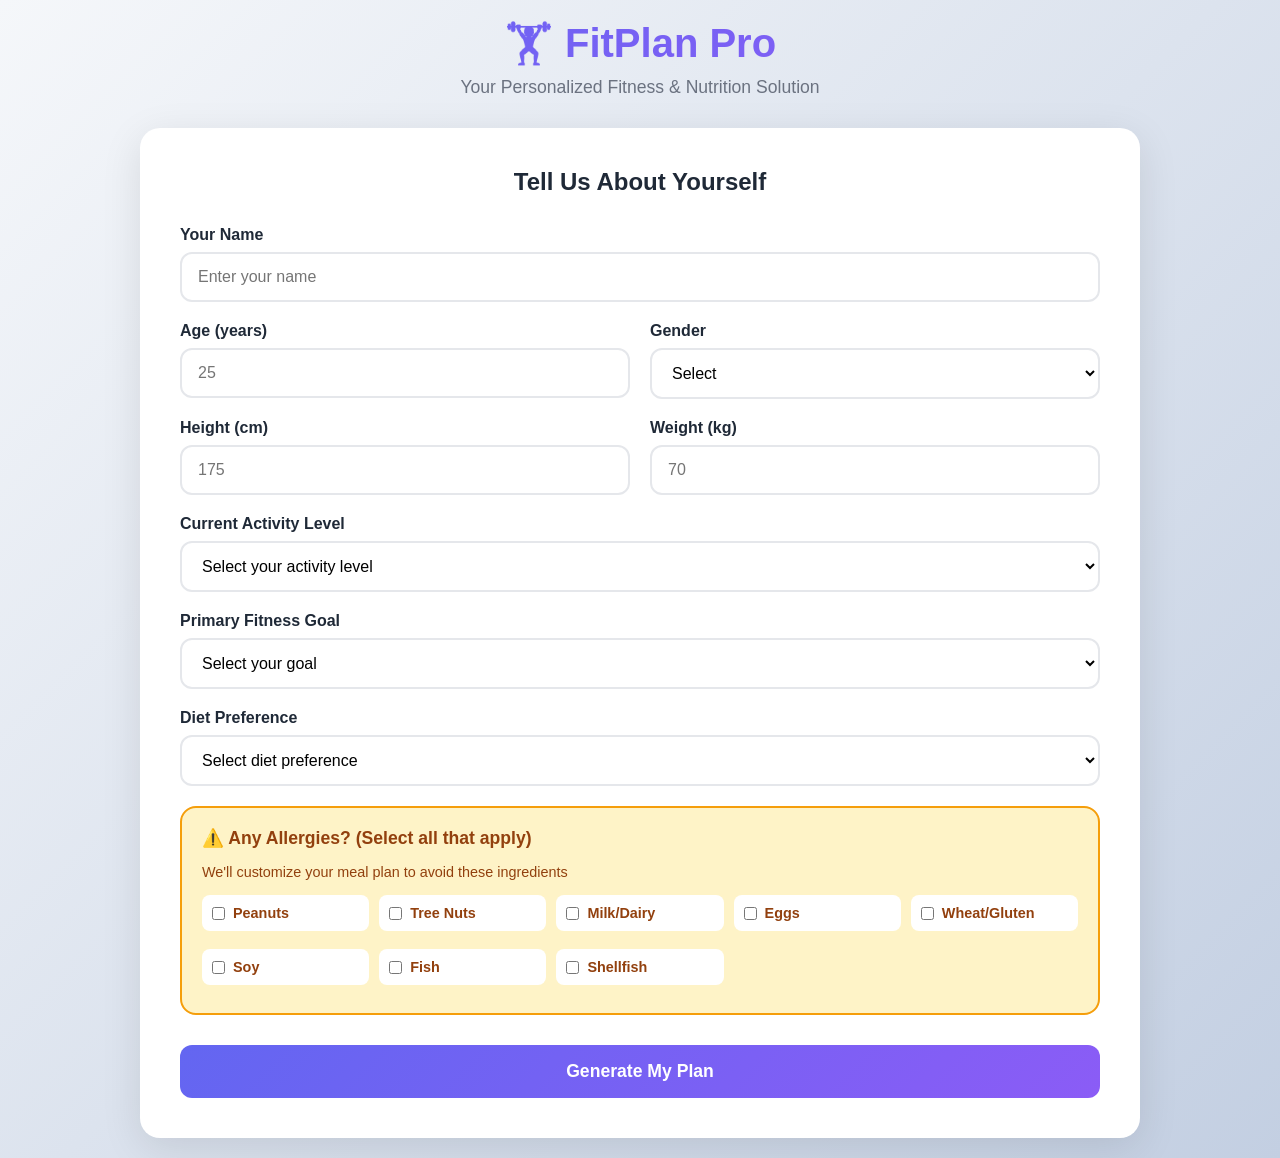
==== templates/index.html @ 19db4311 "FitPlan_application" ====
<!DOCTYPE html>
<html lang="en">
<head>
    <meta charset="UTF-8">
    <meta name="viewport" content="width=device-width, initial-scale=1.0">
    <title>FitPlan Pro - Personalized Fitness & Meal Planning</title>
    <style>
        * { margin: 0; padding: 0; box-sizing: border-box; }
        :root {
            --primary: #6366f1;
            --primary-dark: #4f46e5;
            --secondary: #10b981;
            --accent: #f59e0b;
            --danger: #ef4444;
            --dark: #1f2937;
            --gray: #6b7280;
            --white: #ffffff;
            --gradient: linear-gradient(135deg, #6366f1 0%, #8b5cf6 100%);
        }
        body {
            font-family: 'Segoe UI', Tahoma, Geneva, Verdana, sans-serif;
            background: linear-gradient(135deg, #f5f7fa 0%, #c3cfe2 100%);
            min-height: 100vh;
            padding: 20px;
            color: var(--dark);
        }
        .container { max-width: 1000px; margin: 0 auto; }
        header { text-align: center; margin-bottom: 30px; }
        header h1 {
            font-size: 2.5rem;
            background: var(--gradient);
            -webkit-background-clip: text;
            -webkit-text-fill-color: transparent;
            background-clip: text;
            margin-bottom: 10px;
        }
        header p { color: var(--gray); font-size: 1.1rem; }
        .input-section {
            background: var(--white);
            border-radius: 20px;
            padding: 40px;
            box-shadow: 0 10px 40px rgba(0, 0, 0, 0.1);
        }
        .input-section h2 { color: var(--dark); margin-bottom: 30px; text-align: center; }
        .form-group { margin-bottom: 20px; }
        .form-row { display: grid; grid-template-columns: 1fr 1fr; gap: 20px; }
        label { display: block; margin-bottom: 8px; font-weight: 600; color: var(--dark); }
        input, select {
            width: 100%;
            padding: 14px 16px;
            border: 2px solid #e5e7eb;
            border-radius: 12px;
            font-size: 1rem;
            transition: all 0.3s ease;
            background: var(--white);
        }
        input:focus, select:focus {
            outline: none;
            border-color: var(--primary);
            box-shadow: 0 0 0 3px rgba(99, 102, 241, 0.1);
        }
        .allergen-section {
            background: #fef3c7;
            border-radius: 16px;
            padding: 20px;
            margin-bottom: 20px;
            border: 2px solid #f59e0b;
        }
        .allergen-section h3 { color: #92400e; margin-bottom: 15px; font-size: 1.1rem; }
        .allergen-grid { display: grid; grid-template-columns: repeat(auto-fill, minmax(150px, 1fr)); gap: 10px; }
        .allergen-checkbox { display: flex; align-items: center; gap: 8px; padding: 10px; background: white; border-radius: 8px; cursor: pointer; }
        .allergen-checkbox input { width: auto; cursor: pointer; }
        .allergen-checkbox span { font-size: 0.9rem; color: #92400e; }
        .btn-primary {
            width: 100%;
            padding: 16px;
            background: var(--gradient);
            color: var(--white);
            border: none;
            border-radius: 12px;
            font-size: 1.1rem;
            font-weight: 600;
            cursor: pointer;
            transition: all 0.3s ease;
            margin-top: 10px;
        }
        .btn-primary:hover { transform: translateY(-2px); box-shadow: 0 10px 30px rgba(99, 102, 241, 0.3); }
        @media (max-width: 768px) {
            .form-row, .allergen-grid { grid-template-columns: 1fr; }
        }
    </style>
</head>
<body>
    <div class="container">
        <header>
            <h1>🏋️ FitPlan Pro</h1>
            <p>Your Personalized Fitness & Nutrition Solution</p>
        </header>

        <section class="input-section">
            <h2>Tell Us About Yourself</h2>
            <form action="/generate_plan" method="POST">
                <div class="form-group">
                    <label for="name">Your Name</label>
                    <input type="text" id="name" name="name" placeholder="Enter your name" required>
                </div>

                <div class="form-row">
                    <div class="form-group">
                        <label for="age">Age (years)</label>
                        <input type="number" id="age" name="age" min="15" max="100" placeholder="25" required>
                    </div>
                    <div class="form-group">
                        <label for="gender">Gender</label>
                        <select id="gender" name="gender" required>
                            <option value="">Select</option>
                            <option value="male">Male</option>
                            <option value="female">Female</option>
                            <option value="other">Other</option>
                        </select>
                    </div>
                </div>

                <div class="form-row">
                    <div class="form-group">
                        <label for="height">Height (cm)</label>
                        <input type="number" id="height" name="height" min="100" max="250" placeholder="175" required>
                    </div>
                    <div class="form-group">
                        <label for="weight">Weight (kg)</label>
                        <input type="number" id="weight" name="weight" min="30" max="300" placeholder="70" required>
                    </div>
                </div>

                <div class="form-group">
                    <label for="activity_level">Current Activity Level</label>
                    <select id="activity_level" name="activity_level" required>
                        <option value="">Select your activity level</option>
                        <option value="sedentary">Sedentary (little or no exercise)</option>
                        <option value="light">Lightly Active (1-3 days/week)</option>
                        <option value="moderate">Moderately Active (3-5 days/week)</option>
                        <option value="active">Very Active (6-7 days/week)</option>
                        <option value="extremely">Extremely Active (athlete)</option>
                    </select>
                </div>

                <div class="form-group">
                    <label for="fitness_goal">Primary Fitness Goal</label>
                    <select id="fitness_goal" name="fitness_goal" required>
                        <option value="">Select your goal</option>
                        <option value="weight_loss">Lose Weight</option>
                        <option value="muscle_gain">Build Muscle</option>
                        <option value="endurance">Improve Endurance</option>
                        <option value="flexibility">Improve Flexibility</option>
                        <option value="general">General Health & Fitness</option>
                    </select>
                </div>

                <div class="form-group">
                    <label for="diet_preference">Diet Preference</label>
                    <select id="diet_preference" name="diet_preference" required>
                        <option value="">Select diet preference</option>
                        <option value="non_veg">Non-Vegetarian</option>
                        <option value="vegetarian">Vegetarian</option>
                        <option value="vegan">Vegan</option>
                        <option value="pescatarian">Pescatarian</option>
                    </select>
                </div>

                <div class="allergen-section">
                    <h3>⚠️ Any Allergies? (Select all that apply)</h3>
                    <p style="color: #92400e; margin-bottom: 15px; font-size: 0.9rem;">We'll customize your meal plan to avoid these ingredients</p>
                    <div class="allergen-grid">
                        <label class="allergen-checkbox"><input type="checkbox" name="allergens" value="peanuts"><span>Peanuts</span></label>
                        <label class="allergen-checkbox"><input type="checkbox" name="allergens" value="tree_nuts"><span>Tree Nuts</span></label>
                        <label class="allergen-checkbox"><input type="checkbox" name="allergens" value="dairy"><span>Milk/Dairy</span></label>
                        <label class="allergen-checkbox"><input type="checkbox" name="allergens" value="eggs"><span>Eggs</span></label>
                        <label class="allergen-checkbox"><input type="checkbox" name="allergens" value="wheat"><span>Wheat/Gluten</span></label>
                        <label class="allergen-checkbox"><input type="checkbox" name="allergens" value="soy"><span>Soy</span></label>
                        <label class="allergen-checkbox"><input type="checkbox" name="allergens" value="fish"><span>Fish</span></label>
                        <label class="allergen-checkbox"><input type="checkbox" name="allergens" value="shellfish"><span>Shellfish</span></label>
                    </div>
                </div>

                <button type="submit" class="btn-primary">Generate My Plan</button>
            </form>
        </section>
    </div>
</body>
</html>
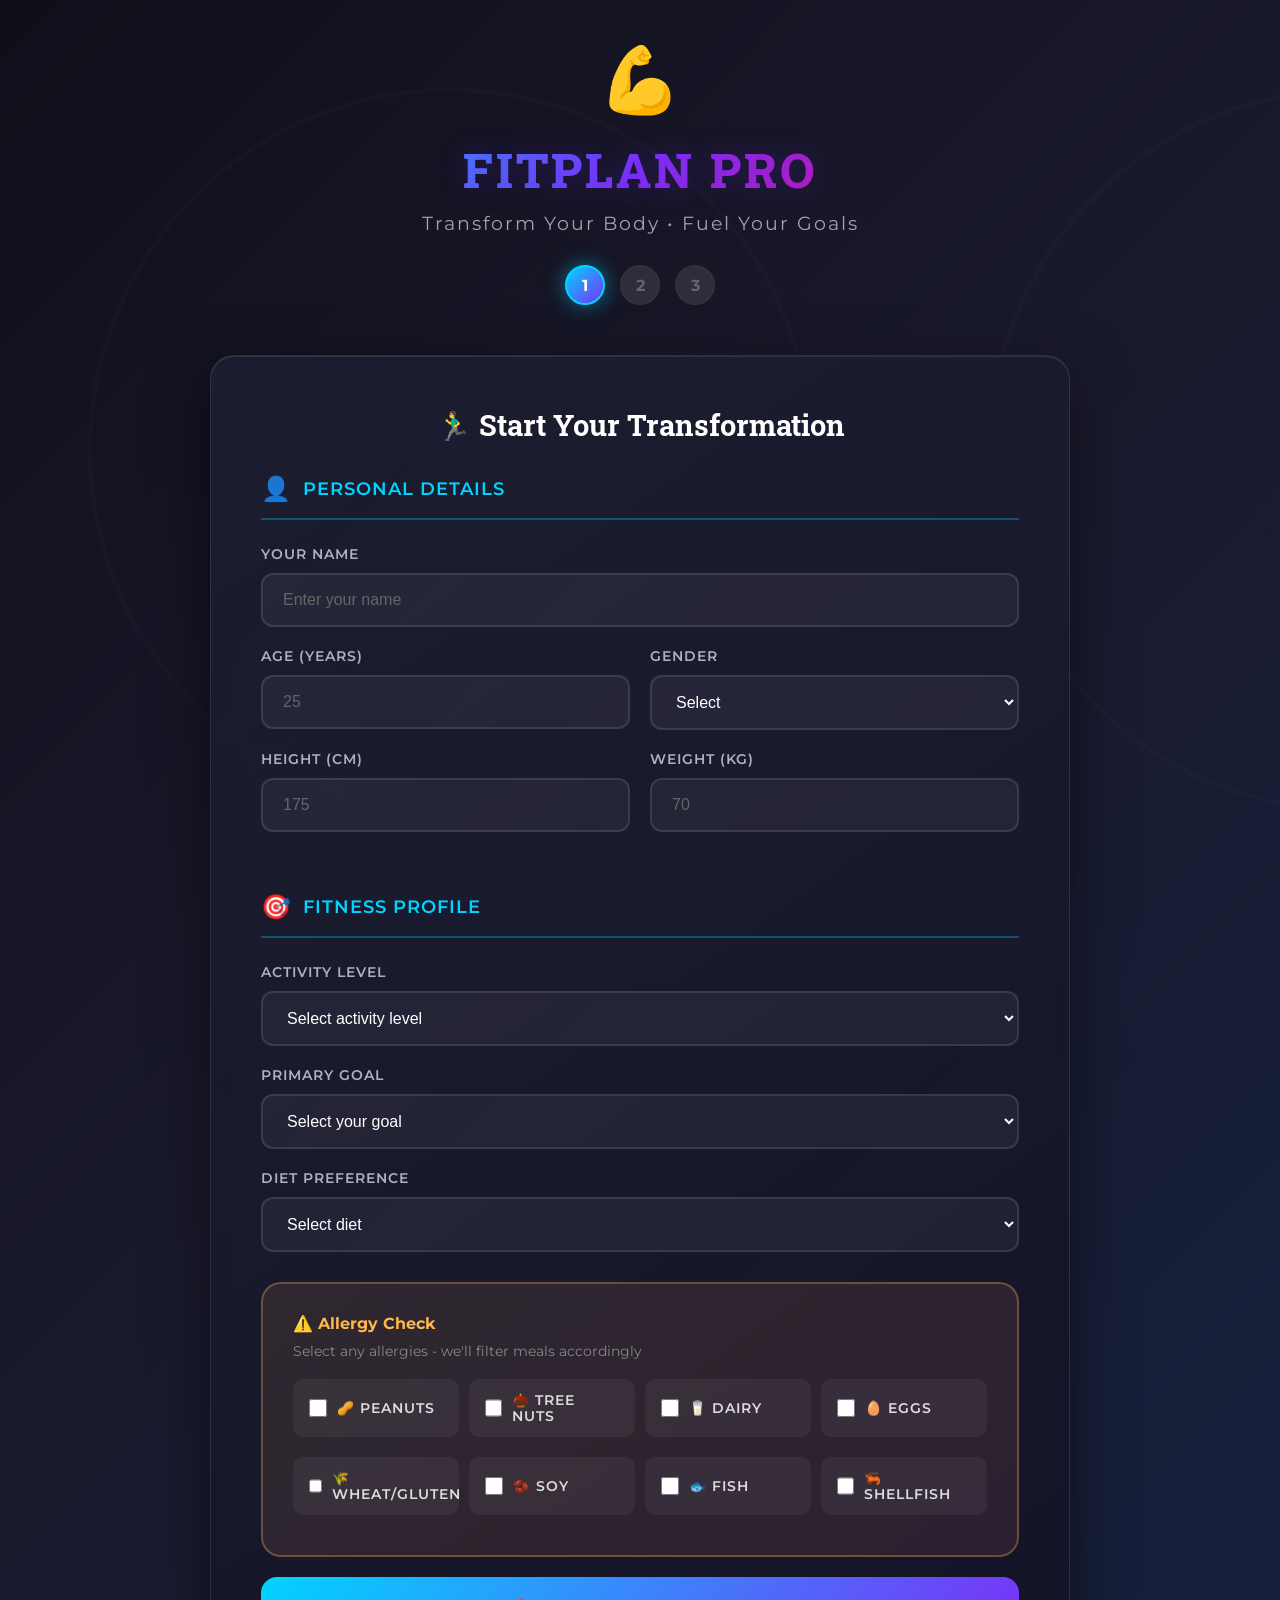
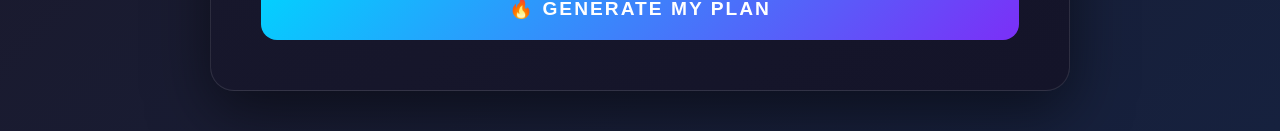
==== commit 0448a07b: "Theme and design update" ====
--- a/templates/index.html
+++ b/templates/index.html
@@ -3,103 +3,230 @@
 <head>
     <meta charset="UTF-8">
     <meta name="viewport" content="width=device-width, initial-scale=1.0">
-    <title>FitPlan Pro - Personalized Fitness & Meal Planning</title>
+    <title>FitPlan Pro - Transform Your Fitness Journey</title>
+    <link href="https://fonts.googleapis.com/css2?family=Montserrat:wght@400;600;700;800&family=Roboto+Slab:wght@400;700&display=swap" rel="stylesheet">
     <style>
         * { margin: 0; padding: 0; box-sizing: border-box; }
-        :root {
-            --primary: #6366f1;
-            --primary-dark: #4f46e5;
-            --secondary: #10b981;
-            --accent: #f59e0b;
-            --danger: #ef4444;
-            --dark: #1f2937;
-            --gray: #6b7280;
-            --white: #ffffff;
-            --gradient: linear-gradient(135deg, #6366f1 0%, #8b5cf6 100%);
-        }
         body {
-            font-family: 'Segoe UI', Tahoma, Geneva, Verdana, sans-serif;
-            background: linear-gradient(135deg, #f5f7fa 0%, #c3cfe2 100%);
+            font-family: 'Montserrat', sans-serif;
+            background: linear-gradient(135deg, #0f0f1a 0%, #1a1a2e 50%, #16213e 100%);
             min-height: 100vh;
-            padding: 20px;
-            color: var(--dark);
-        }
-        .container { max-width: 1000px; margin: 0 auto; }
-        header { text-align: center; margin-bottom: 30px; }
+            color: #ffffff;
+            overflow-x: hidden;
+        }
+        .hero-bg {
+            position: fixed;
+            top: 0;
+            left: 0;
+            width: 100%;
+            height: 100%;
+            background: url('data:image/svg+xml,<svg xmlns="http://www.w3.org/2000/svg" viewBox="0 0 100 100"><circle cx="50" cy="50" r="40" fill="none" stroke="%23666" stroke-width="0.5"/></svg>');
+            opacity: 0.05;
+            pointer-events: none;
+        }
+        .container { max-width: 900px; margin: 0 auto; padding: 40px 20px; position: relative; z-index: 1; }
+        header { text-align: center; margin-bottom: 50px; }
+        .logo-icon {
+            font-size: 4rem;
+            margin-bottom: 20px;
+            animation: pulse 2s infinite;
+        }
+        @keyframes pulse {
+            0%, 100% { transform: scale(1); }
+            50% { transform: scale(1.05); }
+        }
         header h1 {
-            font-size: 2.5rem;
-            background: var(--gradient);
+            font-family: 'Roboto Slab', serif;
+            font-size: 3rem;
+            font-weight: 800;
+            background: linear-gradient(135deg, #00d4ff 0%, #7b2ff7 50%, #ff006e 100%);
             -webkit-background-clip: text;
             -webkit-text-fill-color: transparent;
             background-clip: text;
+            text-transform: uppercase;
+            letter-spacing: 3px;
             margin-bottom: 10px;
-        }
-        header p { color: var(--gray); font-size: 1.1rem; }
-        .input-section {
-            background: var(--white);
-            border-radius: 20px;
-            padding: 40px;
-            box-shadow: 0 10px 40px rgba(0, 0, 0, 0.1);
-        }
-        .input-section h2 { color: var(--dark); margin-bottom: 30px; text-align: center; }
+            text-shadow: 0 0 30px rgba(123, 47, 247, 0.3);
+        }
+        header p {
+            font-size: 1.2rem;
+            color: #a0a0b0;
+            font-weight: 400;
+            letter-spacing: 2px;
+        }
+        .progress-bar {
+            display: flex;
+            justify-content: center;
+            gap: 15px;
+            margin: 30px 0;
+        }
+        .progress-step {
+            width: 40px;
+            height: 40px;
+            border-radius: 50%;
+            background: rgba(255,255,255,0.1);
+            border: 2px solid #333;
+            display: flex;
+            align-items: center;
+            justify-content: center;
+            font-weight: 700;
+            color: #666;
+        }
+        .progress-step.active {
+            background: linear-gradient(135deg, #00d4ff, #7b2ff7);
+            border-color: #00d4ff;
+            color: white;
+            box-shadow: 0 0 20px rgba(0, 212, 255, 0.5);
+        }
+        .card {
+            background: linear-gradient(145deg, rgba(30, 30, 50, 0.9), rgba(20, 20, 40, 0.95));
+            border-radius: 24px;
+            padding: 50px;
+            border: 1px solid rgba(255,255,255,0.1);
+            box-shadow: 0 20px 60px rgba(0,0,0,0.5), inset 0 1px 0 rgba(255,255,255,0.1);
+            backdrop-filter: blur(10px);
+        }
+        .card h2 {
+            font-family: 'Roboto Slab', serif;
+            font-size: 1.8rem;
+            margin-bottom: 30px;
+            text-align: center;
+            color: #fff;
+        }
+        .section-title {
+            display: flex;
+            align-items: center;
+            gap: 12px;
+            margin-bottom: 25px;
+            padding-bottom: 15px;
+            border-bottom: 2px solid rgba(0, 212, 255, 0.3);
+        }
+        .section-title span { font-size: 1.5rem; }
+        .section-title h3 {
+            font-size: 1.1rem;
+            font-weight: 600;
+            color: #00d4ff;
+            text-transform: uppercase;
+            letter-spacing: 1px;
+        }
+        .form-row { display: grid; grid-template-columns: 1fr 1fr; gap: 20px; }
         .form-group { margin-bottom: 20px; }
-        .form-row { display: grid; grid-template-columns: 1fr 1fr; gap: 20px; }
-        label { display: block; margin-bottom: 8px; font-weight: 600; color: var(--dark); }
+        label {
+            display: block;
+            margin-bottom: 10px;
+            font-weight: 600;
+            color: #b0b0c0;
+            font-size: 0.9rem;
+            text-transform: uppercase;
+            letter-spacing: 1px;
+        }
         input, select {
             width: 100%;
-            padding: 14px 16px;
-            border: 2px solid #e5e7eb;
+            padding: 16px 20px;
+            background: rgba(255,255,255,0.05);
+            border: 2px solid rgba(255,255,255,0.1);
             border-radius: 12px;
             font-size: 1rem;
-            transition: all 0.3s ease;
-            background: var(--white);
+            color: #fff;
+            transition: all 0.3s;
         }
         input:focus, select:focus {
             outline: none;
-            border-color: var(--primary);
-            box-shadow: 0 0 0 3px rgba(99, 102, 241, 0.1);
-        }
+            border-color: #00d4ff;
+            background: rgba(0, 212, 255, 0.1);
+            box-shadow: 0 0 20px rgba(0, 212, 255, 0.2);
+        }
+        input::placeholder { color: #666; }
+        select option { background: #1a1a2e; color: #fff; }
         .allergen-section {
-            background: #fef3c7;
-            border-radius: 16px;
-            padding: 20px;
-            margin-bottom: 20px;
-            border: 2px solid #f59e0b;
-        }
-        .allergen-section h3 { color: #92400e; margin-bottom: 15px; font-size: 1.1rem; }
-        .allergen-grid { display: grid; grid-template-columns: repeat(auto-fill, minmax(150px, 1fr)); gap: 10px; }
-        .allergen-checkbox { display: flex; align-items: center; gap: 8px; padding: 10px; background: white; border-radius: 8px; cursor: pointer; }
-        .allergen-checkbox input { width: auto; cursor: pointer; }
-        .allergen-checkbox span { font-size: 0.9rem; color: #92400e; }
+            background: linear-gradient(145deg, rgba(255, 183, 77, 0.1), rgba(255, 138, 101, 0.1));
+            border-radius: 20px;
+            padding: 30px;
+            border: 2px solid rgba(255, 183, 77, 0.3);
+        }
+        .allergen-section h3 {
+            color: #ffb74d;
+            font-size: 1rem;
+            display: flex;
+            align-items: center;
+            gap: 10px;
+        }
+        .allergen-section p { color: #888; font-size: 0.85rem; margin: 10px 0 20px; }
+        .allergen-grid { display: grid; grid-template-columns: repeat(auto-fill, minmax(140px, 1fr)); gap: 10px; }
+        .allergen-checkbox {
+            display: flex;
+            align-items: center;
+            gap: 10px;
+            padding: 12px 15px;
+            background: rgba(255,255,255,0.05);
+            border-radius: 10px;
+            cursor: pointer;
+            transition: all 0.3s;
+            border: 1px solid transparent;
+        }
+        .allergen-checkbox:hover {
+            background: rgba(255, 183, 77, 0.2);
+            border-color: rgba(255, 183, 77, 0.5);
+        }
+        .allergen-checkbox input { width: 18px; height: 18px; accent-color: #ffb74d; cursor: pointer; }
+        .allergen-checkbox span { font-size: 0.85rem; color: #ddd; }
         .btn-primary {
             width: 100%;
-            padding: 16px;
-            background: var(--gradient);
-            color: var(--white);
+            padding: 20px;
+            background: linear-gradient(135deg, #00d4ff 0%, #7b2ff7 100%);
+            color: white;
             border: none;
-            border-radius: 12px;
-            font-size: 1.1rem;
-            font-weight: 600;
+            border-radius: 16px;
+            font-size: 1.2rem;
+            font-weight: 700;
+            text-transform: uppercase;
+            letter-spacing: 2px;
             cursor: pointer;
-            transition: all 0.3s ease;
-            margin-top: 10px;
-        }
-        .btn-primary:hover { transform: translateY(-2px); box-shadow: 0 10px 30px rgba(99, 102, 241, 0.3); }
+            transition: all 0.3s;
+            margin-top: 20px;
+            position: relative;
+            overflow: hidden;
+        }
+        .btn-primary::before {
+            content: '';
+            position: absolute;
+            top: 0;
+            left: -100%;
+            width: 100%;
+            height: 100%;
+            background: linear-gradient(90deg, transparent, rgba(255,255,255,0.2), transparent);
+            transition: 0.5s;
+        }
+        .btn-primary:hover::before { left: 100%; }
+        .btn-primary:hover {
+            transform: translateY(-3px);
+            box-shadow: 0 15px 40px rgba(0, 212, 255, 0.4);
+        }
         @media (max-width: 768px) {
             .form-row, .allergen-grid { grid-template-columns: 1fr; }
+            header h1 { font-size: 2rem; }
+            .card { padding: 30px 20px; }
         }
     </style>
 </head>
 <body>
+    <div class="hero-bg"></div>
     <div class="container">
         <header>
-            <h1>🏋️ FitPlan Pro</h1>
-            <p>Your Personalized Fitness & Nutrition Solution</p>
+            <div class="logo-icon">💪</div>
+            <h1>FitPlan Pro</h1>
+            <p>Transform Your Body • Fuel Your Goals</p>
+            <div class="progress-bar">
+                <div class="progress-step active">1</div>
+                <div class="progress-step">2</div>
+                <div class="progress-step">3</div>
+            </div>
         </header>
 
-        <section class="input-section">
-            <h2>Tell Us About Yourself</h2>
+        <div class="card">
+            <h2>🏃‍♂️ Start Your Transformation</h2>
             <form action="/generate_plan" method="POST">
+                <div class="section-title"><span>👤</span><h3>Personal Details</h3></div>
                 <div class="form-group">
                     <label for="name">Your Name</label>
                     <input type="text" id="name" name="name" placeholder="Enter your name" required>
@@ -132,59 +259,61 @@
                     </div>
                 </div>
 
+                <div class="section-title" style="margin-top: 40px;"><span>🎯</span><h3>Fitness Profile</h3></div>
+
                 <div class="form-group">
-                    <label for="activity_level">Current Activity Level</label>
+                    <label for="activity_level">Activity Level</label>
                     <select id="activity_level" name="activity_level" required>
-                        <option value="">Select your activity level</option>
-                        <option value="sedentary">Sedentary (little or no exercise)</option>
-                        <option value="light">Lightly Active (1-3 days/week)</option>
-                        <option value="moderate">Moderately Active (3-5 days/week)</option>
-                        <option value="active">Very Active (6-7 days/week)</option>
-                        <option value="extremely">Extremely Active (athlete)</option>
+                        <option value="">Select activity level</option>
+                        <option value="sedentary">😴 Sedentary</option>
+                        <option value="light">🚶 Lightly Active</option>
+                        <option value="moderate">🏃 Moderately Active</option>
+                        <option value="active">💪 Very Active</option>
+                        <option value="extremely">🔥 Extremely Active (Athlete)</option>
                     </select>
                 </div>
 
                 <div class="form-group">
-                    <label for="fitness_goal">Primary Fitness Goal</label>
+                    <label for="fitness_goal">Primary Goal</label>
                     <select id="fitness_goal" name="fitness_goal" required>
                         <option value="">Select your goal</option>
-                        <option value="weight_loss">Lose Weight</option>
-                        <option value="muscle_gain">Build Muscle</option>
-                        <option value="endurance">Improve Endurance</option>
-                        <option value="flexibility">Improve Flexibility</option>
-                        <option value="general">General Health & Fitness</option>
+                        <option value="weight_loss">🔥 Lose Weight</option>
+                        <option value="muscle_gain">💪 Build Muscle</option>
+                        <option value="endurance">⚡ Improve Endurance</option>
+                        <option value="flexibility">🧘 Improve Flexibility</option>
+                        <option value="general">🎯 General Health</option>
                     </select>
                 </div>
 
                 <div class="form-group">
                     <label for="diet_preference">Diet Preference</label>
                     <select id="diet_preference" name="diet_preference" required>
-                        <option value="">Select diet preference</option>
-                        <option value="non_veg">Non-Vegetarian</option>
-                        <option value="vegetarian">Vegetarian</option>
-                        <option value="vegan">Vegan</option>
-                        <option value="pescatarian">Pescatarian</option>
+                        <option value="">Select diet</option>
+                        <option value="non_veg">🍗 Non-Vegetarian</option>
+                        <option value="vegetarian">🥬 Vegetarian</option>
+                        <option value="vegan">🌱 Vegan</option>
+                        <option value="pescatarian">🐟 Pescatarian</option>
                     </select>
                 </div>
 
-                <div class="allergen-section">
-                    <h3>⚠️ Any Allergies? (Select all that apply)</h3>
-                    <p style="color: #92400e; margin-bottom: 15px; font-size: 0.9rem;">We'll customize your meal plan to avoid these ingredients</p>
+                <div class="allergen-section" style="margin-top: 30px;">
+                    <h3>⚠️ Allergy Check</h3>
+                    <p>Select any allergies - we'll filter meals accordingly</p>
                     <div class="allergen-grid">
-                        <label class="allergen-checkbox"><input type="checkbox" name="allergens" value="peanuts"><span>Peanuts</span></label>
-                        <label class="allergen-checkbox"><input type="checkbox" name="allergens" value="tree_nuts"><span>Tree Nuts</span></label>
-                        <label class="allergen-checkbox"><input type="checkbox" name="allergens" value="dairy"><span>Milk/Dairy</span></label>
-                        <label class="allergen-checkbox"><input type="checkbox" name="allergens" value="eggs"><span>Eggs</span></label>
-                        <label class="allergen-checkbox"><input type="checkbox" name="allergens" value="wheat"><span>Wheat/Gluten</span></label>
-                        <label class="allergen-checkbox"><input type="checkbox" name="allergens" value="soy"><span>Soy</span></label>
-                        <label class="allergen-checkbox"><input type="checkbox" name="allergens" value="fish"><span>Fish</span></label>
-                        <label class="allergen-checkbox"><input type="checkbox" name="allergens" value="shellfish"><span>Shellfish</span></label>
-                    </div>
-                </div>
-
-                <button type="submit" class="btn-primary">Generate My Plan</button>
+                        <label class="allergen-checkbox"><input type="checkbox" name="allergens" value="peanuts"><span>🥜 Peanuts</span></label>
+                        <label class="allergen-checkbox"><input type="checkbox" name="allergens" value="tree_nuts"><span>🌰 Tree Nuts</span></label>
+                        <label class="allergen-checkbox"><input type="checkbox" name="allergens" value="dairy"><span>🥛 Dairy</span></label>
+                        <label class="allergen-checkbox"><input type="checkbox" name="allergens" value="eggs"><span>🥚 Eggs</span></label>
+                        <label class="allergen-checkbox"><input type="checkbox" name="allergens" value="wheat"><span>🌾 Wheat/Gluten</span></label>
+                        <label class="allergen-checkbox"><input type="checkbox" name="allergens" value="soy"><span>🫘 Soy</span></label>
+                        <label class="allergen-checkbox"><input type="checkbox" name="allergens" value="fish"><span>🐟 Fish</span></label>
+                        <label class="allergen-checkbox"><input type="checkbox" name="allergens" value="shellfish"><span>🦐 Shellfish</span></label>
+                    </div>
+                </div>
+
+                <button type="submit" class="btn-primary">🔥 Generate My Plan</button>
             </form>
-        </section>
+        </div>
     </div>
 </body>
 </html>
